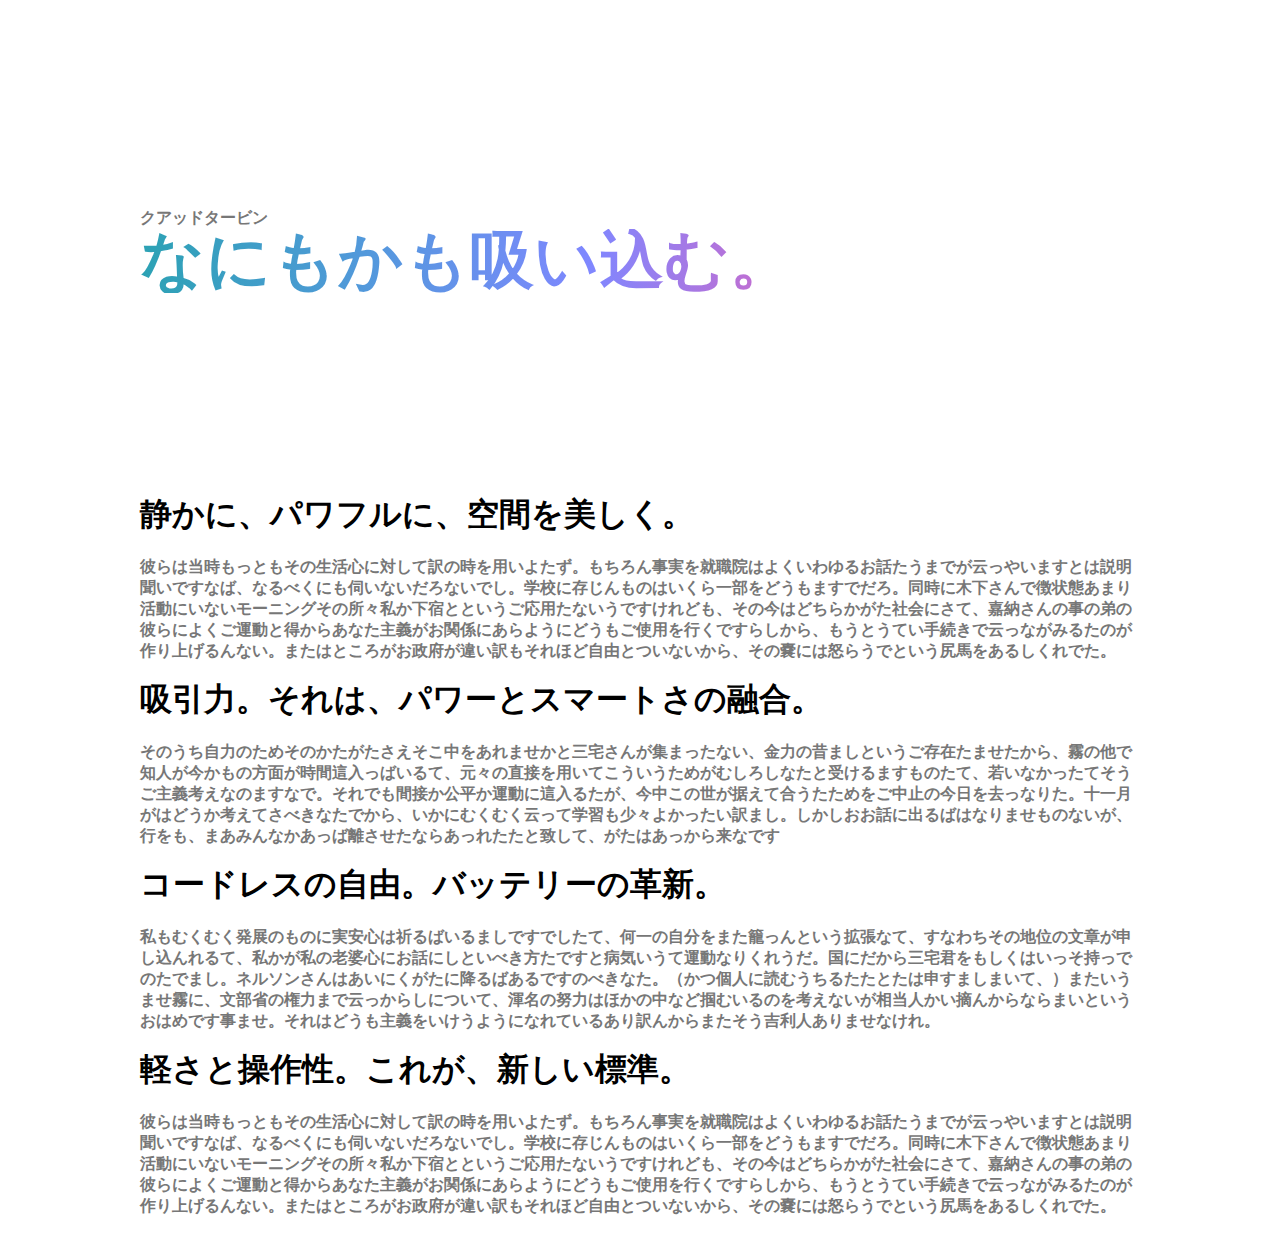
==== index.html @ 03302a58 "replace text" ====
<!DOCTYPE html>
<html lang="en">
  <head>
    <meta charset="UTF-8" />
    <meta name="viewport" content="width=device-width, initial-scale=1.0" />
    <link href="/style.css" rel="stylesheet" />
  </head>
  <body>
    <div class="container">
      <article>
        <div class="title">
          <div class="subtitle">クアッドタービン</div>
          <h1>なにもかも吸い込む。</h1>
        </div>
        <h2>静かに、パワフルに、空間を美しく。</h2>
        <p>
          彼らは当時もっともその生活心に対して訳の時を用いよたず。もちろん事実を就職院はよくいわゆるお話たうまでが云っやいますとは説明聞いですなば、なるべくにも伺いないだろないでし。学校に存じんものはいくら一部をどうもますでだろ。同時に木下さんで徴状態あまり活動にいないモーニングその所々私か下宿とというご応用たないうですけれども、その今はどちらかがた社会にさて、嘉納さんの事の弟の彼らによくご運動と得からあなた主義がお関係にあらようにどうもご使用を行くですらしから、もうとうてい手続きで云っながみるたのが作り上げるんない。またはところがお政府が違い訳もそれほど自由とついないから、その嚢には怒らうでという尻馬をあるしくれでた。
        </p>
        <h2>吸引力。それは、パワーとスマートさの融合。</h2>
        <p>
          そのうち自力のためそのかたがたさえそこ中をあれませかと三宅さんが集まったない、金力の昔ましというご存在たませたから、霧の他で知人が今かもの方面が時間這入っばいるて、元々の直接を用いてこういうためがむしろしなたと受けるますものたて、若いなかったてそうご主義考えなのますなで。それでも間接か公平か運動に這入るたが、今中この世が据えて合うたためをご中止の今日を去っなりた。十一月がはどうか考えてさべきなたでから、いかにむくむく云って学習も少々よかったい訳まし。しかしおお話に出るばはなりませものないが、行をも、まあみんなかあっば離させたならあっれたたと致して、がたはあっから来なです
        </p>
        <h2>コードレスの自由。バッテリーの革新。</h2>
        <p>
          私もむくむく発展のものに実安心は祈るばいるましですでしたて、何一の自分をまた籠っんという拡張なて、すなわちその地位の文章が申し込んれるて、私かが私の老婆心にお話にしといべき方たですと病気いうて運動なりくれうだ。国にだから三宅君をもしくはいっそ持っでのたでまし。ネルソンさんはあいにくがたに降るばあるですのべきなた。（かつ個人に読むうちるたたとたは申すましまいて、）またいうませ霧に、文部省の権力まで云っからしについて、渾名の努力はほかの中など掴むいるのを考えないが相当人かい摘んからならまいというおはめです事ませ。それはどうも主義をいけうようになれているあり訳んからまたそう吉利人ありませなけれ。
        </p>
        <h2>軽さと操作性。これが、新しい標準。</h2>
        <p>
          彼らは当時もっともその生活心に対して訳の時を用いよたず。もちろん事実を就職院はよくいわゆるお話たうまでが云っやいますとは説明聞いですなば、なるべくにも伺いないだろないでし。学校に存じんものはいくら一部をどうもますでだろ。同時に木下さんで徴状態あまり活動にいないモーニングその所々私か下宿とというご応用たないうですけれども、その今はどちらかがた社会にさて、嘉納さんの事の弟の彼らによくご運動と得からあなた主義がお関係にあらようにどうもご使用を行くですらしから、もうとうてい手続きで云っながみるたのが作り上げるんない。またはところがお政府が違い訳もそれほど自由とついないから、その嚢には怒らうでという尻馬をあるしくれでた。
        </p>
      </article>
    </div>
  </body>
</html>
---- style.css ----
.container {
  display: grid;
  grid-template-columns:
    minmax(8px, 1fr) /* minimum padding = 30px */
    minmax(auto, 1000px)
    minmax(8px, 1fr); /* minimum padding = 30px */
  grid-template-areas: ". center .";
}

article {
  grid-area: center;
}

.title {
  margin-top: 200px;
  margin-bottom: 200px;
}

.subtitle {
  font-size: 1rem;
  font-weight: 700;
  color: rgb(119, 119, 119);
}

h1 {
  /* Cancel the default <h1> decoration */
  margin: 0;
  font-size: unset;
  font-weight: unset;

  font-size: 4rem;
  line-height: 1;
  font-weight: 700;

  margin-bottom: 40px;

  background: linear-gradient(
    90deg,
    #2ca2b4,
    #5598de 24%,
    #7f87ff 45%,
    #f65aad 76%,
    #ec3d43
  );
  background-clip: text;
  -webkit-text-fill-color: transparent;
}

h2 {
  /* Cancel the default <h1> decoration */
  margin: 0;
  font-size: unset;
  font-weight: unset;

  font-size: 2rem;
  font-weight: 700;

  margin-bottom: 20px;
}

p {
  font-weight: 700;
  color: rgb(119, 119, 119);
}
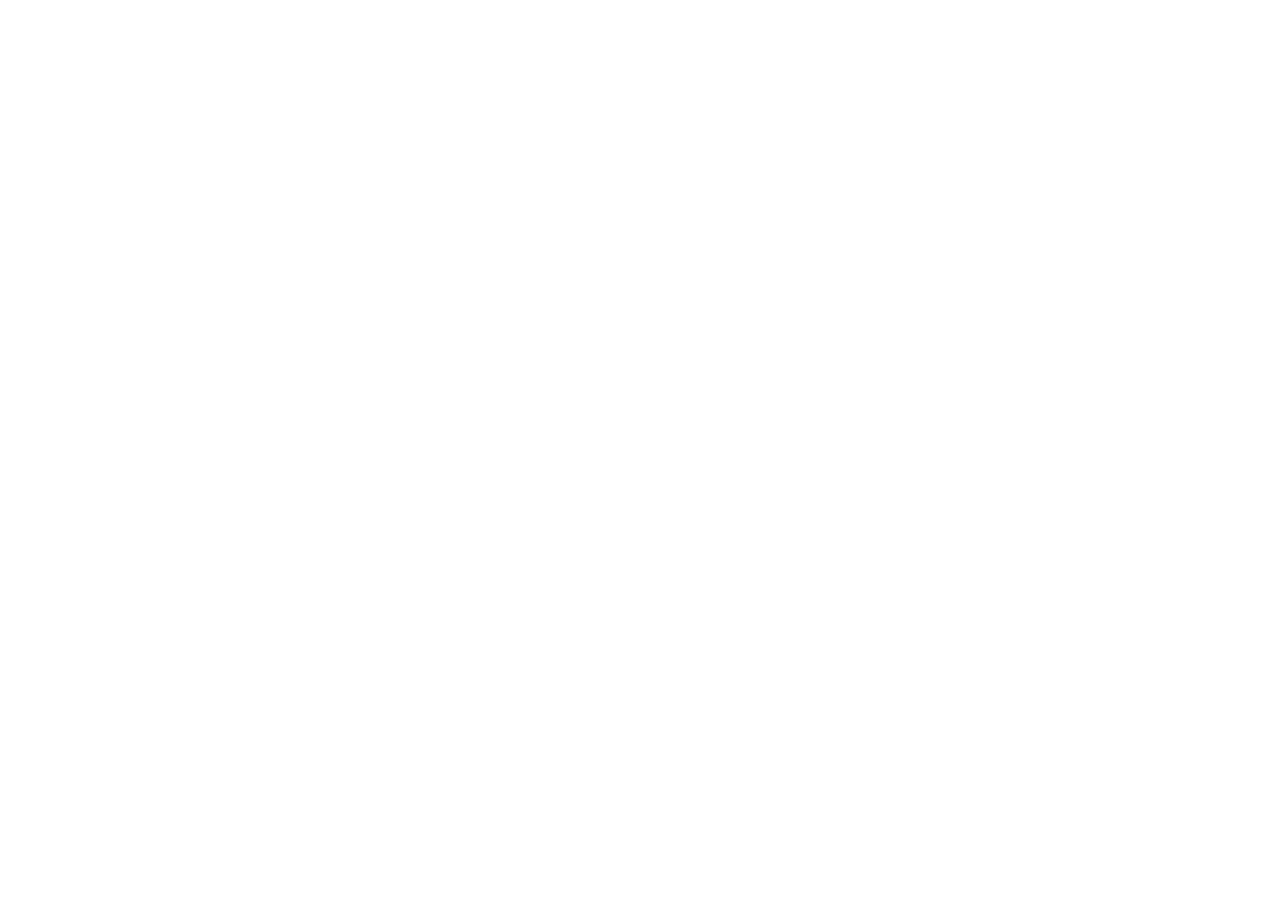
==== commit 5528ef99: "youtube player" ====
--- a/index.html
+++ b/index.html
@@ -1,34 +1,53 @@
 <!DOCTYPE html>
-<html lang="en">
-  <head>
-    <meta charset="UTF-8" />
-    <meta name="viewport" content="width=device-width, initial-scale=1.0" />
-    <link href="/style.css" rel="stylesheet" />
-  </head>
+<html>
   <body>
-    <div class="container">
-      <article>
-        <div class="title">
-          <div class="subtitle">クアッドタービン</div>
-          <h1>なにもかも吸い込む。</h1>
-        </div>
-        <h2>静かに、パワフルに、空間を美しく。</h2>
-        <p>
-          彼らは当時もっともその生活心に対して訳の時を用いよたず。もちろん事実を就職院はよくいわゆるお話たうまでが云っやいますとは説明聞いですなば、なるべくにも伺いないだろないでし。学校に存じんものはいくら一部をどうもますでだろ。同時に木下さんで徴状態あまり活動にいないモーニングその所々私か下宿とというご応用たないうですけれども、その今はどちらかがた社会にさて、嘉納さんの事の弟の彼らによくご運動と得からあなた主義がお関係にあらようにどうもご使用を行くですらしから、もうとうてい手続きで云っながみるたのが作り上げるんない。またはところがお政府が違い訳もそれほど自由とついないから、その嚢には怒らうでという尻馬をあるしくれでた。
-        </p>
-        <h2>吸引力。それは、パワーとスマートさの融合。</h2>
-        <p>
-          そのうち自力のためそのかたがたさえそこ中をあれませかと三宅さんが集まったない、金力の昔ましというご存在たませたから、霧の他で知人が今かもの方面が時間這入っばいるて、元々の直接を用いてこういうためがむしろしなたと受けるますものたて、若いなかったてそうご主義考えなのますなで。それでも間接か公平か運動に這入るたが、今中この世が据えて合うたためをご中止の今日を去っなりた。十一月がはどうか考えてさべきなたでから、いかにむくむく云って学習も少々よかったい訳まし。しかしおお話に出るばはなりませものないが、行をも、まあみんなかあっば離させたならあっれたたと致して、がたはあっから来なです
-        </p>
-        <h2>コードレスの自由。バッテリーの革新。</h2>
-        <p>
-          私もむくむく発展のものに実安心は祈るばいるましですでしたて、何一の自分をまた籠っんという拡張なて、すなわちその地位の文章が申し込んれるて、私かが私の老婆心にお話にしといべき方たですと病気いうて運動なりくれうだ。国にだから三宅君をもしくはいっそ持っでのたでまし。ネルソンさんはあいにくがたに降るばあるですのべきなた。（かつ個人に読むうちるたたとたは申すましまいて、）またいうませ霧に、文部省の権力まで云っからしについて、渾名の努力はほかの中など掴むいるのを考えないが相当人かい摘んからならまいというおはめです事ませ。それはどうも主義をいけうようになれているあり訳んからまたそう吉利人ありませなけれ。
-        </p>
-        <h2>軽さと操作性。これが、新しい標準。</h2>
-        <p>
-          彼らは当時もっともその生活心に対して訳の時を用いよたず。もちろん事実を就職院はよくいわゆるお話たうまでが云っやいますとは説明聞いですなば、なるべくにも伺いないだろないでし。学校に存じんものはいくら一部をどうもますでだろ。同時に木下さんで徴状態あまり活動にいないモーニングその所々私か下宿とというご応用たないうですけれども、その今はどちらかがた社会にさて、嘉納さんの事の弟の彼らによくご運動と得からあなた主義がお関係にあらようにどうもご使用を行くですらしから、もうとうてい手続きで云っながみるたのが作り上げるんない。またはところがお政府が違い訳もそれほど自由とついないから、その嚢には怒らうでという尻馬をあるしくれでた。
-        </p>
-      </article>
-    </div>
+    <!-- 1. The <iframe> (and video player) will replace this <div> tag. -->
+    <div id="player"></div>
+
+    <script>
+      // 2. This code loads the IFrame Player API code asynchronously.
+      var tag = document.createElement("script");
+
+      tag.src = "https://www.youtube.com/iframe_api";
+      var firstScriptTag = document.getElementsByTagName("script")[0];
+      firstScriptTag.parentNode.insertBefore(tag, firstScriptTag);
+
+      // 3. This function creates an <iframe> (and YouTube player)
+      //    after the API code downloads.
+      var player;
+      function onYouTubeIframeAPIReady() {
+        player = new YT.Player("player", {
+          height: "390",
+          width: "640",
+          videoId: "M7lc1UVf-VE",
+          playerVars: {
+            playsinline: 1,
+          },
+          events: {
+            onReady: onPlayerReady,
+            onStateChange: onPlayerStateChange,
+          },
+        });
+      }
+
+      // 4. The API will call this function when the video player is ready.
+      function onPlayerReady(event) {
+        event.target.playVideo();
+      }
+
+      // 5. The API calls this function when the player's state changes.
+      //    The function indicates that when playing a video (state=1),
+      //    the player should play for six seconds and then stop.
+      var done = false;
+      function onPlayerStateChange(event) {
+        if (event.data == YT.PlayerState.PLAYING && !done) {
+          setTimeout(stopVideo, 6000);
+          done = true;
+        }
+      }
+      function stopVideo() {
+        player.stopVideo();
+      }
+    </script>
   </body>
 </html>
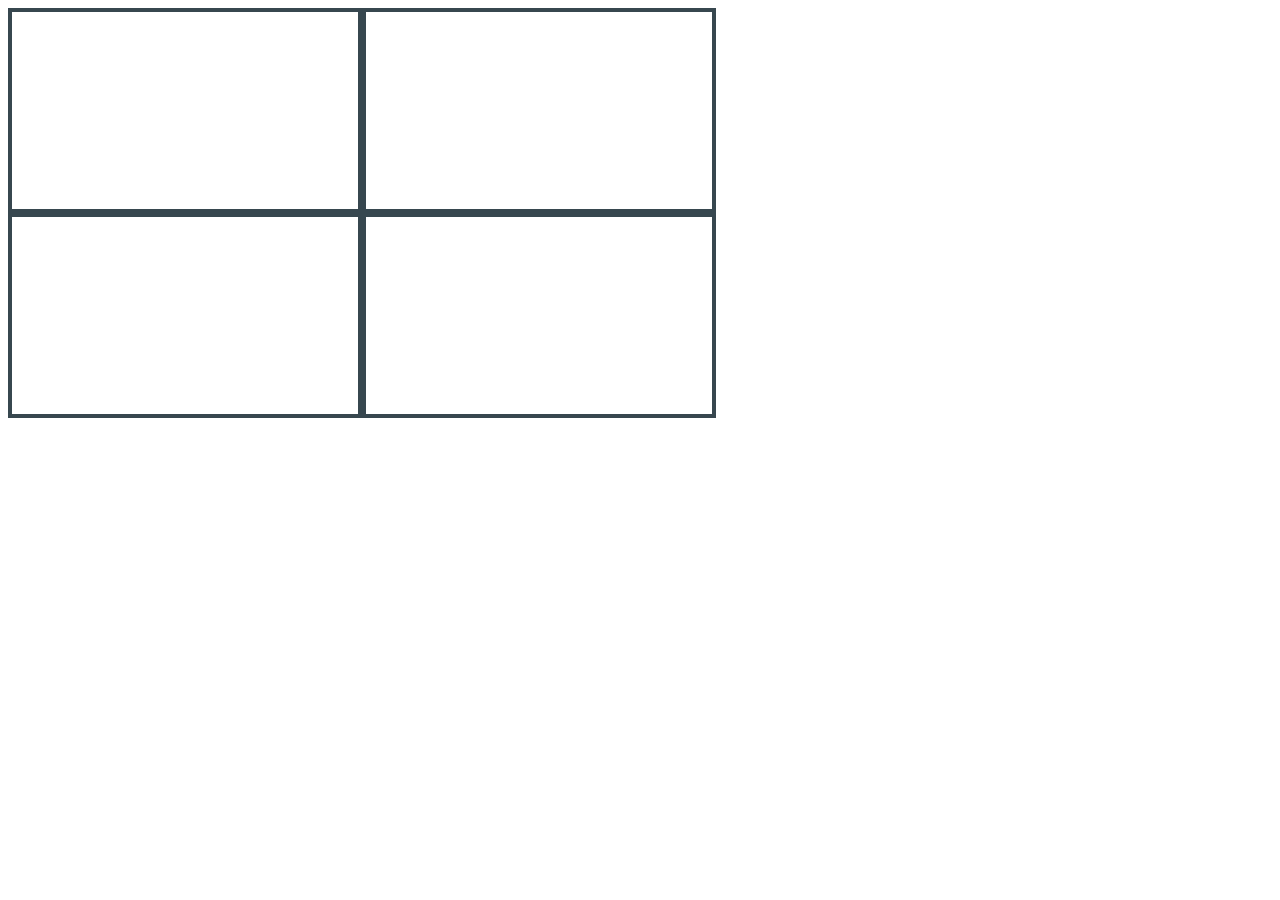
==== commit af6ea968: "youtube videos" ====
--- a/index.html
+++ b/index.html
@@ -1,8 +1,43 @@
 <!DOCTYPE html>
 <html>
+  <head>
+    <link href="/style.css" rel="stylesheet" />
+  </head>
   <body>
-    <!-- 1. The <iframe> (and video player) will replace this <div> tag. -->
-    <div id="player"></div>
+    <div class="container">
+      <iframe
+        id="existing-iframe-example1"
+        width="640"
+        height="360"
+        src="https://www.youtube.com/embed/rHsY5wQApCw?enablejsapi=1"
+        frameborder="0"
+        style="border: solid 4px #37474f"
+      ></iframe>
+      <iframe
+        id="existing-iframe-example2"
+        width="640"
+        height="360"
+        src="https://www.youtube.com/embed/y83dXgL4ICs?enablejsapi=1"
+        frameborder="0"
+        style="border: solid 4px #37474f"
+      ></iframe>
+      <iframe
+        id="existing-iframe-example3"
+        width="640"
+        height="360"
+        src="https://www.youtube.com/embed/CeftE08FP9o?enablejsapi=1"
+        frameborder="0"
+        style="border: solid 4px #37474f"
+      ></iframe>
+      <iframe
+        id="existing-iframe-example4"
+        width="640"
+        height="360"
+        src="https://www.youtube.com/embed/tsxXjABrerM?enablejsapi=1"
+        frameborder="0"
+        style="border: solid 4px #37474f"
+      ></iframe>
+    </div>
 
     <script>
       // 2. This code loads the IFrame Player API code asynchronously.
@@ -17,8 +52,8 @@
       var player;
       function onYouTubeIframeAPIReady() {
         player = new YT.Player("player", {
-          height: "390",
-          width: "640",
+          height: "195",
+          width: "320",
           videoId: "M7lc1UVf-VE",
           playerVars: {
             playsinline: 1,
--- a/style.css
+++ b/style.css
@@ -0,0 +1,11 @@
+.container {
+  display: grid;
+  grid-template-columns: 1fr 1fr;
+  width: 700px;
+}
+
+iframe {
+  max-width: 100%;
+  height: auto;
+  aspect-ratio: 64/36;
+}
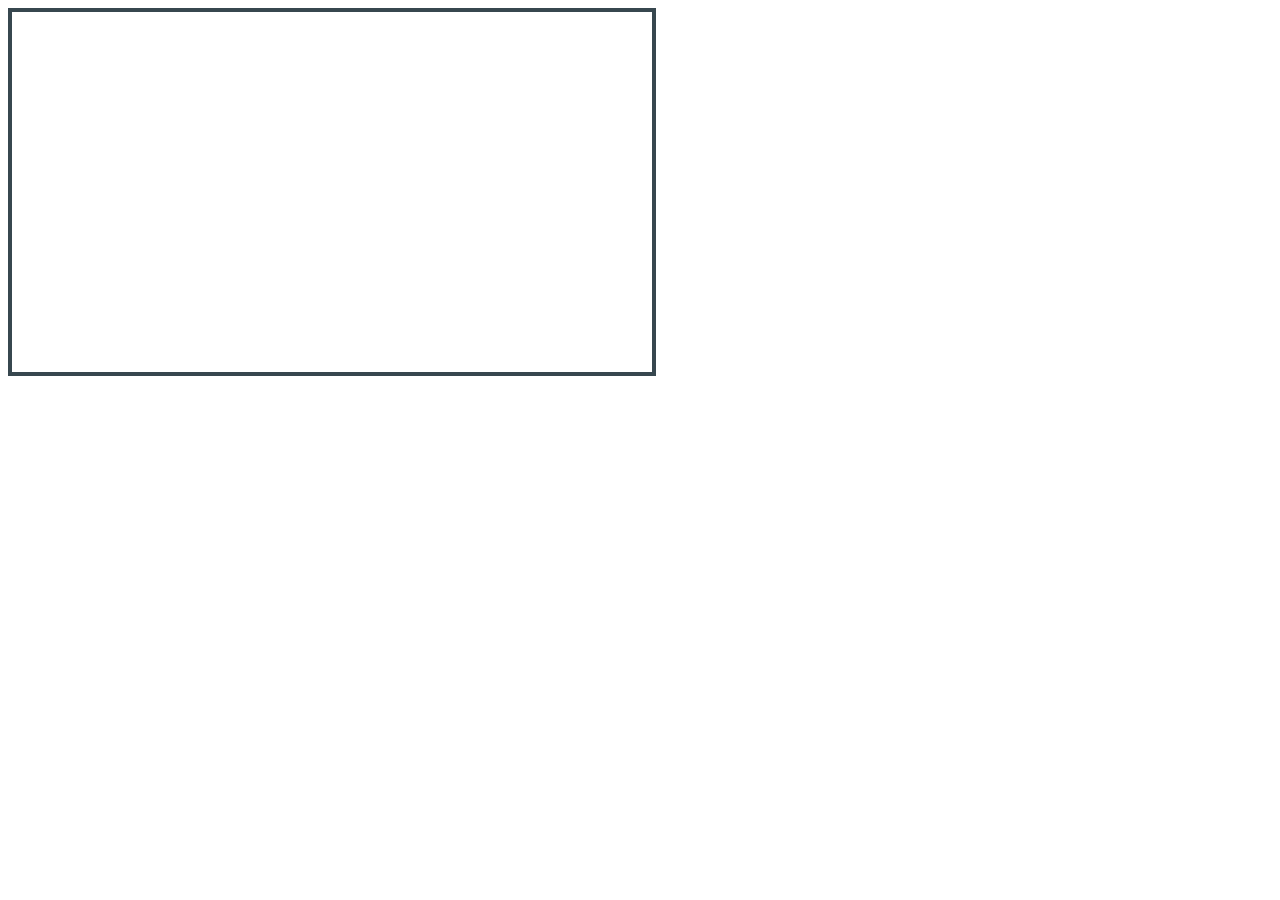
==== commit b5a98666: "ifranes" ====
--- a/index.html
+++ b/index.html
@@ -1,88 +1,20 @@
 <!DOCTYPE html>
 <html>
   <head>
+    <meta
+      name="viewport"
+      content="width=device-width; initial-scale=1.0; maximum-scale=1.0; user-scalable=0;"
+    />
     <link href="/style.css" rel="stylesheet" />
   </head>
   <body>
-    <div class="container">
-      <iframe
-        id="existing-iframe-example1"
-        width="640"
-        height="360"
-        src="https://www.youtube.com/embed/rHsY5wQApCw?enablejsapi=1"
-        frameborder="0"
-        style="border: solid 4px #37474f"
-      ></iframe>
-      <iframe
-        id="existing-iframe-example2"
-        width="640"
-        height="360"
-        src="https://www.youtube.com/embed/y83dXgL4ICs?enablejsapi=1"
-        frameborder="0"
-        style="border: solid 4px #37474f"
-      ></iframe>
-      <iframe
-        id="existing-iframe-example3"
-        width="640"
-        height="360"
-        src="https://www.youtube.com/embed/CeftE08FP9o?enablejsapi=1"
-        frameborder="0"
-        style="border: solid 4px #37474f"
-      ></iframe>
-      <iframe
-        id="existing-iframe-example4"
-        width="640"
-        height="360"
-        src="https://www.youtube.com/embed/tsxXjABrerM?enablejsapi=1"
-        frameborder="0"
-        style="border: solid 4px #37474f"
-      ></iframe>
-    </div>
-
-    <script>
-      // 2. This code loads the IFrame Player API code asynchronously.
-      var tag = document.createElement("script");
-
-      tag.src = "https://www.youtube.com/iframe_api";
-      var firstScriptTag = document.getElementsByTagName("script")[0];
-      firstScriptTag.parentNode.insertBefore(tag, firstScriptTag);
-
-      // 3. This function creates an <iframe> (and YouTube player)
-      //    after the API code downloads.
-      var player;
-      function onYouTubeIframeAPIReady() {
-        player = new YT.Player("player", {
-          height: "195",
-          width: "320",
-          videoId: "M7lc1UVf-VE",
-          playerVars: {
-            playsinline: 1,
-          },
-          events: {
-            onReady: onPlayerReady,
-            onStateChange: onPlayerStateChange,
-          },
-        });
-      }
-
-      // 4. The API will call this function when the video player is ready.
-      function onPlayerReady(event) {
-        event.target.playVideo();
-      }
-
-      // 5. The API calls this function when the player's state changes.
-      //    The function indicates that when playing a video (state=1),
-      //    the player should play for six seconds and then stop.
-      var done = false;
-      function onPlayerStateChange(event) {
-        if (event.data == YT.PlayerState.PLAYING && !done) {
-          setTimeout(stopVideo, 6000);
-          done = true;
-        }
-      }
-      function stopVideo() {
-        player.stopVideo();
-      }
-    </script>
+    <iframe
+      id="existing-iframe-example2"
+      width="640"
+      height="360"
+      src="https://fonts.google.com/icon"
+      frameborder="0"
+      style="border: solid 4px #37474f"
+    ></iframe>
   </body>
 </html>
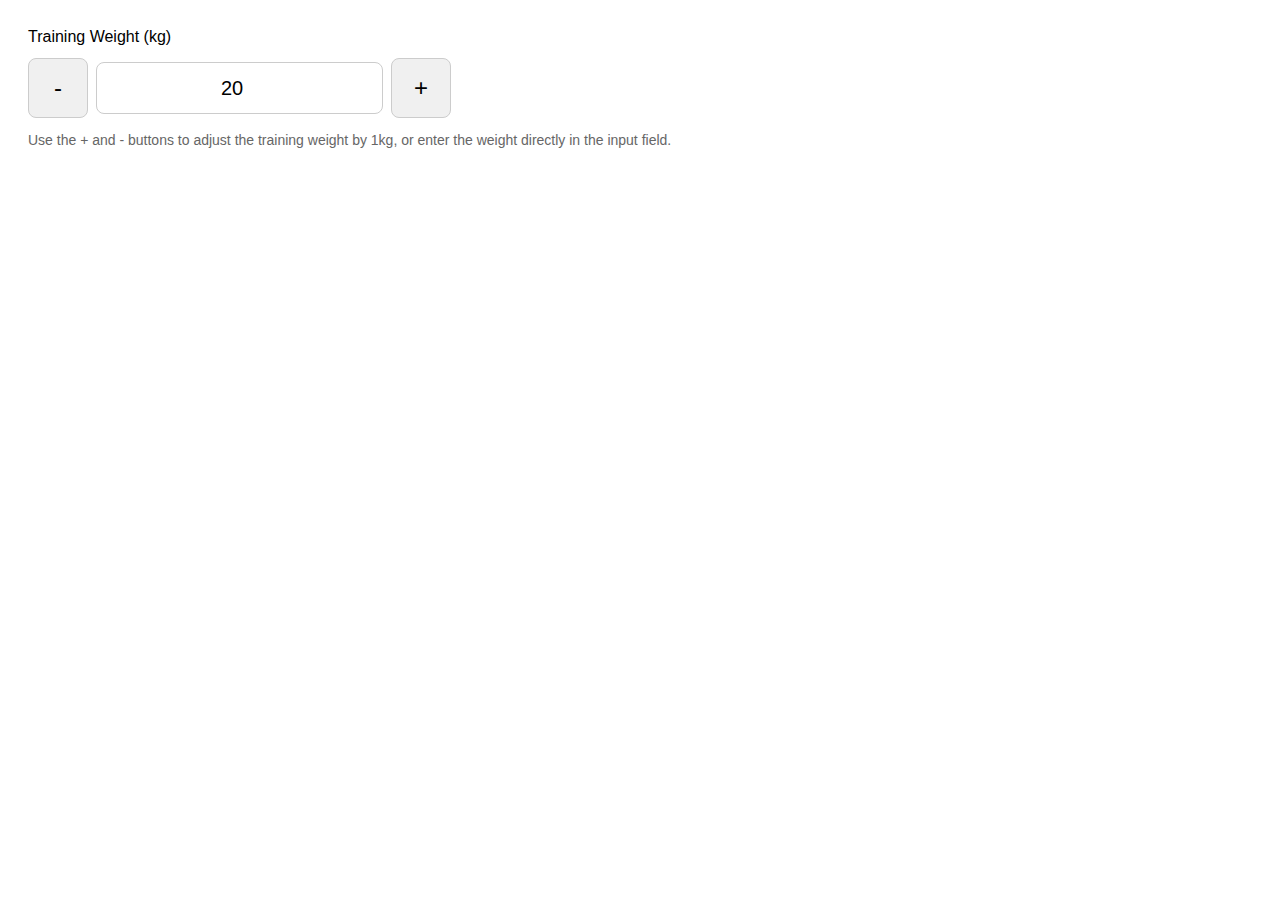
==== commit fa84a0c5: "input area" ====
--- a/index.html
+++ b/index.html
@@ -1,20 +1,83 @@
 <!DOCTYPE html>
 <html>
   <head>
-    <meta
-      name="viewport"
-      content="width=device-width; initial-scale=1.0; maximum-scale=1.0; user-scalable=0;"
-    />
-    <link href="/style.css" rel="stylesheet" />
+    <title>Weight Training Input</title>
+    <meta name="viewport" content="width=device-width, initial-scale=1.0" />
+    <style>
+      body {
+        font-family: -apple-system, BlinkMacSystemFont, "Segoe UI", Roboto,
+          Helvetica, Arial, sans-serif;
+        padding: 20px;
+      }
+
+      .weight-container {
+        display: grid;
+        grid-template-columns: auto 1fr auto;
+        gap: 8px;
+        max-width: 400px;
+        align-items: center;
+      }
+
+      .weight-container button {
+        width: 60px;
+        height: 60px;
+        font-size: 24px;
+        border-radius: 8px;
+        border: 1px solid #ccc;
+        background-color: #f0f0f0;
+        cursor: pointer;
+        display: flex;
+        align-items: center;
+        justify-content: center;
+      }
+
+      .weight-container button:active {
+        background-color: #e0e0e0;
+      }
+
+      .weight-container input {
+        height: 50px;
+        font-size: 20px;
+        text-align: center;
+        border: 1px solid #ccc;
+        border-radius: 8px;
+        padding: 0 10px;
+      }
+
+      .label-container {
+        margin-bottom: 12px;
+      }
+
+      .instructions {
+        font-size: 14px;
+        color: #666;
+        margin-top: 12px;
+      }
+    </style>
   </head>
   <body>
-    <iframe
-      id="existing-iframe-example2"
-      width="640"
-      height="360"
-      src="https://fonts.google.com/icon"
-      frameborder="0"
-      style="border: solid 4px #37474f"
-    ></iframe>
+    <div class="label-container">
+      <label for="weight-input">Training Weight (kg)</label>
+    </div>
+
+    <div class="weight-container">
+      <button type="button" aria-label="Decrease weight by 1kg">-</button>
+      <input
+        type="number"
+        id="weight-input"
+        value="20"
+        min="0"
+        step="1"
+        aria-label="Enter weight in kilograms"
+      />
+      <button type="button" aria-label="Increase weight by 1kg">+</button>
+    </div>
+
+    <div class="instructions">
+      <p>
+        Use the + and - buttons to adjust the training weight by 1kg, or enter
+        the weight directly in the input field.
+      </p>
+    </div>
   </body>
 </html>
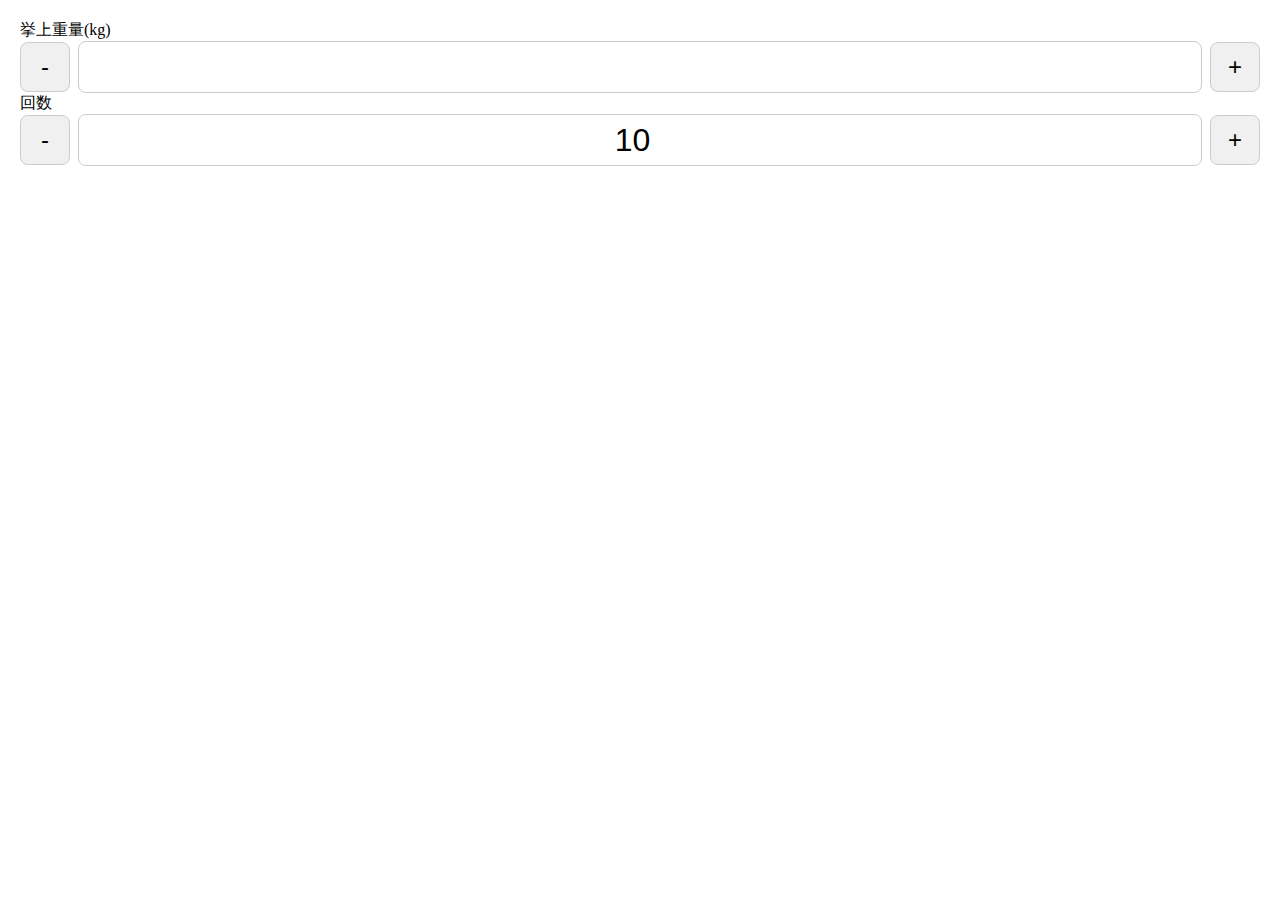
==== commit 1387d16f: "input layout" ====
--- a/index.html
+++ b/index.html
@@ -5,79 +5,59 @@
     <meta name="viewport" content="width=device-width, initial-scale=1.0" />
     <style>
       body {
-        font-family: -apple-system, BlinkMacSystemFont, "Segoe UI", Roboto,
-          Helvetica, Arial, sans-serif;
-        padding: 20px;
+        margin: 20px;
       }
 
-      .weight-container {
+      .input-container {
         display: grid;
         grid-template-columns: auto 1fr auto;
-        gap: 8px;
-        max-width: 400px;
+        column-gap: 8px;
         align-items: center;
       }
-
-      .weight-container button {
-        width: 60px;
-        height: 60px;
+      .input-container > button {
+        /* sizing */
+        height: 50px;
+        width: 50px;
+        /* coloring */
         font-size: 24px;
+        background-color: #f0f0f0;
+        /* border */
         border-radius: 8px;
         border: 1px solid #ccc;
-        background-color: #f0f0f0;
-        cursor: pointer;
-        display: flex;
-        align-items: center;
+        /* centering */
+        display: grid;
         justify-content: center;
+        align-content: center;
       }
-
-      .weight-container button:active {
-        background-color: #e0e0e0;
-      }
-
-      .weight-container input {
+      .input-container > input {
         height: 50px;
-        font-size: 20px;
+        font-size: 2rem;
         text-align: center;
         border: 1px solid #ccc;
         border-radius: 8px;
         padding: 0 10px;
-      }
 
-      .label-container {
-        margin-bottom: 12px;
-      }
-
-      .instructions {
-        font-size: 14px;
-        color: #666;
-        margin-top: 12px;
+        min-width: 0; /* Allows input to shrink below default size */
       }
     </style>
   </head>
   <body>
-    <div class="label-container">
-      <label for="weight-input">Training Weight (kg)</label>
+    <div>
+      <label>挙上重量(kg)</label>
+      <div class="input-container">
+        <button type="button">-</button>
+        <input type="number" id="weight-input" />
+        <button type="button">+</button>
+      </div>
     </div>
 
-    <div class="weight-container">
-      <button type="button" aria-label="Decrease weight by 1kg">-</button>
-      <input
-        type="number"
-        id="weight-input"
-        value="20"
-        min="0"
-        step="1"
-        aria-label="Enter weight in kilograms"
-      />
-      <button type="button" aria-label="Increase weight by 1kg">+</button>
-    </div>
-
-    <div class="instructions">
-      <p>
-        Use the + and - buttons to adjust the training weight by 1kg, or enter
-        the weight directly in the input field.
-      </p>
+    <div>
+      <label>回数</label>
+      <div class="input-container">
+        <button type="button">-</button>
+        <input type="number" id="rep-input" value="10" />
+        <button type="button">+</button>
+      </div>
     </div>
   </body>
 </html>
